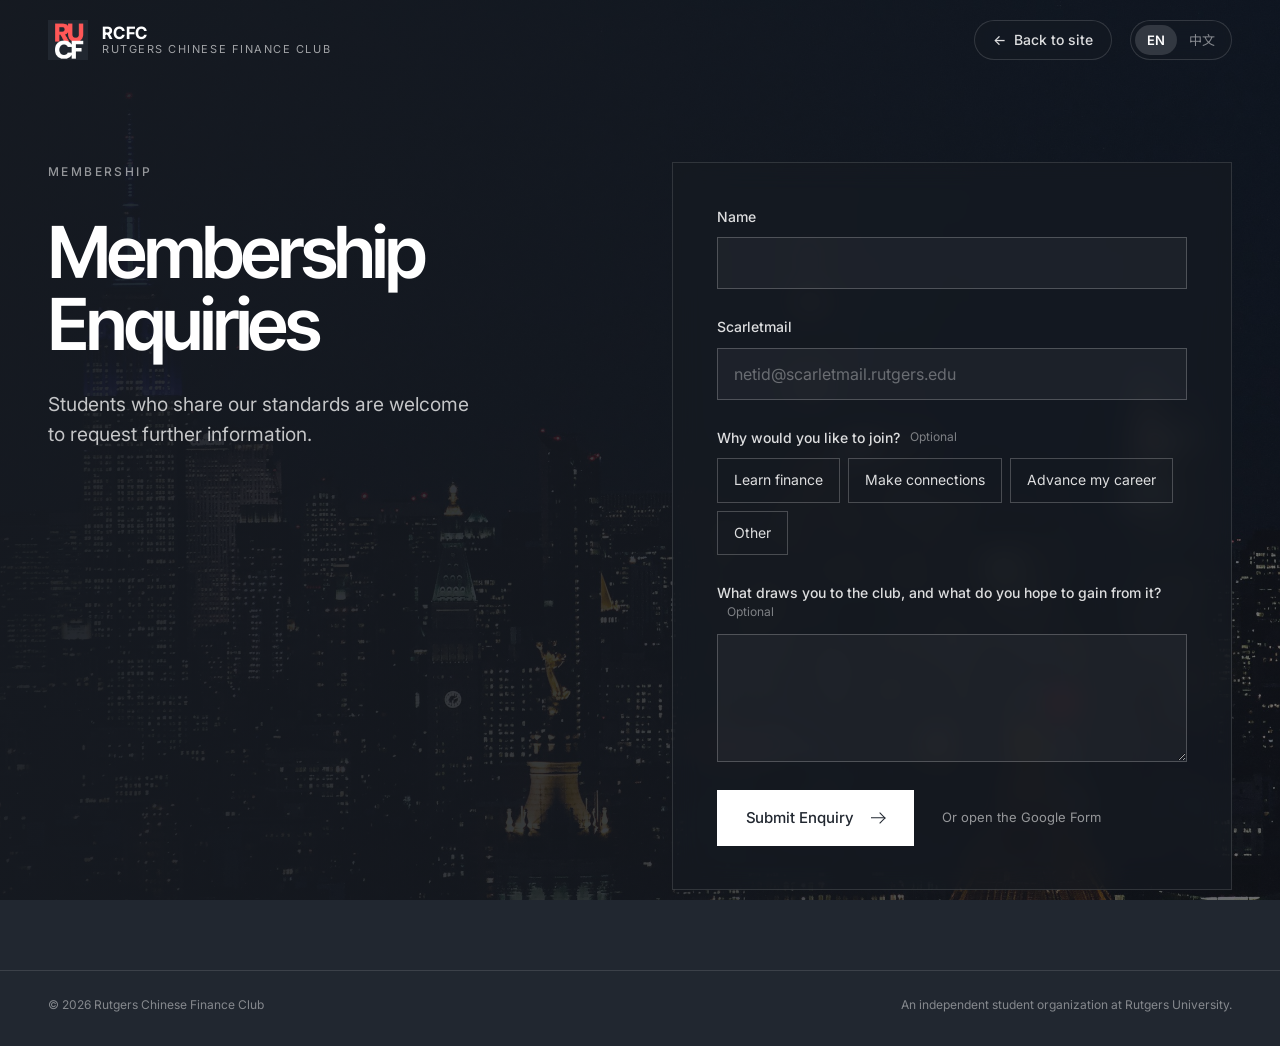
==== apply.html @ 3ae8a943 "Move membership enquiries onto the site's own form page The membership buttons used to send visitors" ====
<!doctype html>
<html lang="en">
<head>
  <meta charset="utf-8">
  <meta name="viewport" content="width=device-width, initial-scale=1">
  <title data-i18n="apply.metaTitle">Membership Enquiries — RCFC</title>
  <meta name="description" content="Membership enquiries for the Rutgers Chinese Finance Club.">
  <meta name="theme-color" content="#212730">
  <script>
    /* Hide reveal targets before first paint so they don't flash and then fade in. */
    try {
      if (!matchMedia("(prefers-reduced-motion: reduce)").matches && "IntersectionObserver" in window) document.documentElement.classList.add("js-motion");
    } catch (e) {}
  </script>
  <link rel="icon" type="image/png" href="assets/mark.png">
  <link rel="preconnect" href="https://fonts.googleapis.com">
  <link rel="preconnect" href="https://fonts.gstatic.com" crossorigin>
  <link href="https://fonts.googleapis.com/css2?family=Inter+Tight:wght@500;600;700&family=Inter:wght@400;500;600&family=Noto+Sans+SC:wght@400;500;700&display=swap" rel="stylesheet">
  <link rel="stylesheet" href="styles.css">
</head>
<body class="page-apply">
  <a class="skip" href="#main" data-i18n="a11y.skip">Skip to content</a>

  <!-- A standalone page: logo, a way back, and the language switch. No section menu. -->
  <header class="nav nav--page">
    <div class="nav__inner wrap">
      <a class="brand" href="./" data-i18n-attr="aria-label:a11y.home" aria-label="RCFC — home">
        <img class="brand__mark" src="assets/mark.png" width="40" height="40" alt="">
        <span class="brand__text">
          <span class="brand__name">RCFC</span>
          <span class="brand__sub" data-i18n="brand.sub">Rutgers Chinese Finance Club</span>
        </span>
      </a>

      <div class="nav__tools">
        <a class="nav__back" href="./"><span data-i18n="apply.back">Back to site</span></a>
        <div class="lang" role="group" data-i18n-attr="aria-label:a11y.lang" aria-label="Language">
          <button class="lang__btn" type="button" data-lang="en" aria-pressed="true">EN</button>
          <button class="lang__btn" type="button" data-lang="zh" aria-pressed="false">中文</button>
        </div>
      </div>
    </div>
  </header>

  <main id="main" class="applypage">
    <div class="applypage__media" aria-hidden="true"><img src="assets/photos/skyline.jpg" alt=""></div>

    <div class="wrap applypage__body">
      <div class="applypage__intro reveal">
        <p class="sec-label sec-label--light"><span data-i18n="nav.membership">Membership</span></p>
        <h1 class="applypage__title" data-i18n="membership.title">Membership Enquiries</h1>
        <p class="applypage__line" data-i18n="membership.line">Students who share our standards are welcome to request further information.</p>
      </div>

      <!-- Posts to the club's Google Form. Field names are that form's entry IDs; option values must match its choices exactly. -->
      <div class="apply reveal" id="apply">
        <form class="apply__form" action="https://docs.google.com/forms/d/e/1FAIpQLSejjOl4pe0uux4EFgA-422cIIHpvoisIeId5vv1sS0zmfvwCQ/formResponse" method="post">
          <div class="field">
            <label class="field__label" for="apply-name"><span data-i18n="apply.name">Name</span></label>
            <input class="field__input" id="apply-name" name="entry.1506871634" type="text" autocomplete="name" maxlength="120" required aria-describedby="apply-name-err">
            <p class="field__err" id="apply-name-err" data-i18n="apply.errName" hidden>Please enter your name.</p>
          </div>

          <div class="field">
            <label class="field__label" for="apply-email"><span data-i18n="apply.email">Scarletmail</span></label>
            <input class="field__input" id="apply-email" name="entry.147453066" type="email" autocomplete="email" inputmode="email" maxlength="200" placeholder="netid@scarletmail.rutgers.edu" required aria-describedby="apply-email-err">
            <p class="field__err" id="apply-email-err" data-i18n="apply.errEmail" hidden>Please enter a valid email address.</p>
          </div>

          <fieldset class="field">
            <legend class="field__label"><span data-i18n="apply.why">Why would you like to join?</span><span class="field__opt" data-i18n="apply.optional">Optional</span></legend>
            <div class="chips">
              <label class="chip"><input type="radio" name="entry.1576637996" value="学习金融知识 Learning"><span data-i18n="apply.why1">Learn finance</span></label>
              <label class="chip"><input type="radio" name="entry.1576637996" value="结交各路朋友 Connection"><span data-i18n="apply.why2">Make connections</span></label>
              <label class="chip"><input type="radio" name="entry.1576637996" value="赋能职业道路 Network"><span data-i18n="apply.why3">Advance my career</span></label>
              <label class="chip"><input type="radio" name="entry.1576637996" value="__other_option__"><span data-i18n="apply.whyOther">Other</span></label>
            </div>
            <input class="field__input" id="apply-other" name="entry.1576637996.other_option_response" type="text" maxlength="300" hidden data-i18n-attr="placeholder:apply.otherPh;aria-label:apply.otherLabel" placeholder="Tell us more" aria-label="Other reason" aria-describedby="apply-other-err">
            <p class="field__err" id="apply-other-err" data-i18n="apply.errOther" hidden>Please tell us your reason.</p>
          </fieldset>

          <div class="field">
            <label class="field__label" for="apply-note"><span data-i18n="apply.note">What draws you to the club, and what do you hope to gain from it?</span><span class="field__opt" data-i18n="apply.optional">Optional</span></label>
            <textarea class="field__input field__area" id="apply-note" name="entry.2071656823" rows="4" maxlength="2000"></textarea>
          </div>

          <!-- Spam trap: hidden from people, filled in by bots. -->
          <div class="apply__hp" aria-hidden="true">
            <label>Leave this field empty <input type="text" name="website" tabindex="-1" autocomplete="off"></label>
          </div>

          <p class="apply__fail" data-i18n="apply.failed" role="alert" hidden>Your enquiry could not be sent. Please check your connection and try again, or use the Google Form below.</p>

          <div class="apply__foot">
            <button class="btn btn--light apply__submit" type="submit">
              <span class="apply__idle" data-i18n="apply.submit">Submit Enquiry</span>
              <span class="apply__busy" data-i18n="apply.sending" hidden>Sending…</span>
              <i class="arrow" aria-hidden="true"></i>
            </button>
            <a class="apply__alt" href="https://docs.google.com/forms/d/e/1FAIpQLSejjOl4pe0uux4EFgA-422cIIHpvoisIeId5vv1sS0zmfvwCQ/viewform?usp=header" target="_blank" rel="noopener" data-i18n="apply.alt">Or open the Google Form</a>
          </div>
        </form>

        <div class="apply__done" tabindex="-1" hidden>
          <span class="apply__done-dash" aria-hidden="true"></span>
          <p class="apply__done-t" data-i18n="apply.doneTitle">Thank you. Your enquiry has been submitted.</p>
          <p class="apply__done-d" data-i18n="apply.doneBody">We will be in touch at your Scarletmail address.</p>
          <a class="link link--light apply__home" href="./"><span data-i18n="apply.back">Back to site</span></a>
        </div>
      </div>
    </div>

    <p class="wrap applypage__base">
      <span>© 2026 Rutgers Chinese Finance Club</span>
      <span data-i18n="footer.disclaimer">An independent student organization at Rutgers University.</span>
    </p>
  </main>

  <script src="main.js"></script>
</body>
</html>
---- styles.css ----
/* RCFC — rebrand preview
   Built around the wordmark: geometric sans, navy #212730 (the logo's own
   background, so the PNG edges vanish), coral #FF5757 used only as a spark. */

:root {
  --navy: #212730;
  --navy-deep: #161A21;
  --navy-line: rgba(255, 255, 255, 0.12);
  --paper: #F4F2EE;
  --white: #FFFFFF;
  --ink: #161A21;
  --ink-2: #4A505B;
  --ink-3: #7C818B;
  --line: rgba(22, 26, 33, 0.12);
  --coral: #FF5757;
  --up: #3DBE8B;
  --down: #FF6B6B;

  --display: "Inter Tight", "Inter", "Noto Sans SC", system-ui, sans-serif;
  --sans: "Inter", "Noto Sans SC", system-ui, -apple-system, sans-serif;

  --wrap: 1280px;
  --gutter: clamp(20px, 4vw, 48px);
  --sec: clamp(96px, 12vw, 168px);
  --ease: cubic-bezier(.2, .7, .1, 1);
  --tick-h: 68px;
}


*, *::before, *::after { box-sizing: border-box; }
html { scroll-behavior: smooth; -webkit-text-size-adjust: 100%; }
body {
  margin: 0;
  background: var(--paper);
  color: var(--ink);
  font-family: var(--sans);
  font-size: 17px;
  line-height: 1.6;
  -webkit-font-smoothing: antialiased;
  text-rendering: optimizeLegibility;
  overflow-x: hidden;
}
img { display: block; max-width: 100%; }
a { color: inherit; text-decoration: none; }
h1, h2, h3, p, ol, ul, dl, dd, figure { margin: 0; padding: 0; }
ol, ul { list-style: none; }
button { font: inherit; color: inherit; background: none; border: 0; cursor: pointer; }
:focus-visible { outline: 2px solid var(--coral); outline-offset: 3px; }

.wrap { width: 100%; max-width: var(--wrap); margin: 0 auto; padding: 0 var(--gutter); }

.skip {
  position: absolute; left: 16px; top: -60px; z-index: 100;
  background: var(--white); color: var(--ink); padding: 10px 16px; font-size: 14px;
}
.skip:focus { top: 16px; }

/* ---------- Type primitives ---------- */
.eyebrow, .sec-label {
  display: flex; align-items: center; gap: 14px;
  font-family: var(--sans);
  font-size: 12px; font-weight: 500;
  letter-spacing: .2em; text-transform: uppercase;
}
.eyebrow { color: rgba(255,255,255,.78); }
.eyebrow__dash { width: 28px; height: 2px; background: var(--coral); }

.sec-label { color: var(--ink-3); margin-bottom: 36px; }
.sec-label--light { color: rgba(255,255,255,.55); }
.sec-num {
  font-family: var(--display); font-weight: 600; letter-spacing: .04em;
  color: var(--coral);
}
.sec-num::after {
  content: ""; display: inline-block; width: 40px; height: 1px;
  background: currentColor; opacity: .5; vertical-align: middle; margin-left: 14px;
}

.statement {
  font-family: var(--display);
  font-weight: 600;
  font-size: clamp(34px, 4.6vw, 64px);
  line-height: 1.04;
  letter-spacing: -0.035em;
  max-width: 17ch;
  text-wrap: balance;
}
.statement [lang="zh-Hans"] { letter-spacing: -0.01em; line-height: 1.2; max-width: 16em; }
.statement--light { color: var(--white); }

.h2 {
  font-family: var(--display); font-weight: 600;
  font-size: clamp(30px, 3.2vw, 44px); line-height: 1.08; letter-spacing: -0.03em;
  text-wrap: balance;
}
.h2 [lang="zh-Hans"] { letter-spacing: 0; line-height: 1.25; }

.lead { font-size: clamp(19px, 1.6vw, 22px); line-height: 1.55; color: var(--ink); letter-spacing: -0.01em; }
.body { color: var(--ink-2); margin-top: 20px; max-width: 60ch; }

/* ---------- Buttons ---------- */
.btn {
  display: inline-flex; align-items: center; gap: 18px;
  height: 56px; padding: 0 28px;
  font-size: 15px; font-weight: 500; letter-spacing: -0.005em;
  border: 1px solid transparent;
  transition: background .3s var(--ease), color .3s var(--ease), gap .3s var(--ease);
}
.btn--light { background: var(--white); color: var(--navy); }
.btn--light:hover { background: var(--coral); color: var(--white); gap: 24px; }
.arrow {
  width: 14px; height: 14px; position: relative; flex: none;
}
.arrow::before {
  content: ""; position: absolute; left: 0; right: 1px; top: 50%; height: 1.5px;
  background: currentColor; transform: translateY(-50%);
}
.arrow::after {
  content: ""; position: absolute; right: 1px; top: 50%; width: 8px; height: 8px;
  border-top: 1.5px solid currentColor; border-right: 1.5px solid currentColor;
  transform: translateY(-50%) rotate(45deg);
}

.link {
  display: inline-flex; align-items: center; gap: 10px;
  font-size: 15px; font-weight: 500;
  padding-bottom: 6px;
  background: linear-gradient(currentColor, currentColor) 0 100% / 100% 1px no-repeat;
  transition: background-size .35s var(--ease);
}
.link::after { content: "→"; transition: transform .3s var(--ease); }
.link:hover::after { transform: translateX(4px); }
.link--light { color: var(--white); }

/* ---------- Nav ---------- */
.nav {
  position: fixed; inset: 0 0 auto 0; z-index: 50;
  color: var(--white);
  transition: background .35s var(--ease), border-color .35s var(--ease);
  border-bottom: 1px solid transparent;
}
.nav.is-scrolled, .nav.is-open {
  background: rgba(33, 39, 48, .96);
  backdrop-filter: saturate(140%) blur(10px);
  -webkit-backdrop-filter: saturate(140%) blur(10px);
  border-bottom-color: var(--navy-line);
}
.nav__inner { display: flex; align-items: center; justify-content: space-between; height: 80px; gap: 24px; }

.brand { display: flex; align-items: center; gap: 14px; }
.brand__mark { width: 40px; height: 40px; }
.brand__text { display: flex; flex-direction: column; line-height: 1.15; }
.brand__name { font-family: "Inter Tight", sans-serif; font-weight: 700; font-size: 17px; letter-spacing: .02em; }
.brand__sub { font-size: 11px; letter-spacing: .14em; text-transform: uppercase; color: rgba(255,255,255,.6); }

.menu { display: flex; align-items: center; gap: 36px; font-size: 14px; font-weight: 500; }
.menu a { position: relative; color: rgba(255,255,255,.82); transition: color .2s; }
.menu a:hover { color: var(--white); }
.menu a:not(.menu__cta)::after {
  content: ""; position: absolute; left: 0; right: 0; bottom: -6px; height: 1px;
  background: var(--coral); transform: scaleX(0); transform-origin: left;
  transition: transform .3s var(--ease);
}
.menu a:not(.menu__cta):hover::after { transform: scaleX(1); }
.menu__cta {
  color: var(--white) !important;
  padding: 10px 18px; border: 1px solid rgba(255,255,255,.4);
  transition: background .25s, border-color .25s, color .25s;
}
.menu__cta:hover { background: var(--white); color: var(--navy) !important; border-color: var(--white); }

.nav__tools { display: flex; align-items: center; gap: 18px; }
.lang { display: flex; align-items: center; font-size: 13px; }
.lang__btn { padding: 6px 8px; color: rgba(255,255,255,.5); transition: color .2s; }
.lang__btn[aria-pressed="true"] { color: var(--white); font-weight: 600; }
.lang__btn + .lang__btn { border-left: 1px solid rgba(255,255,255,.25); }

.menu-toggle { display: none; width: 40px; height: 40px; position: relative; }
.menu-toggle span {
  position: absolute; left: 10px; right: 10px; height: 1.5px; background: currentColor;
  transition: transform .3s var(--ease), top .3s var(--ease);
}
.menu-toggle span:first-child { top: 16px; }
.menu-toggle span:last-child { top: 23px; }
.menu-toggle[aria-expanded="true"] span:first-child { top: 19.5px; transform: rotate(45deg); }
.menu-toggle[aria-expanded="true"] span:last-child { top: 19.5px; transform: rotate(-45deg); }

/* Pill nav (desktop): capsule menu with a rising fill and rolling label;
   once scrolled, the brand slips out to the left and the capsule glides to centre. */
.menu__dot { display: none; }
@media (min-width: 1081px) {
  .nav.is-scrolled {
    background: transparent; border-bottom-color: transparent;
    backdrop-filter: none; -webkit-backdrop-filter: none;
  }
  .brand { transition: transform .8s var(--ease), opacity .6s var(--ease), visibility 0s linear 0s; }
  .nav.is-scrolled .brand {
    transform: translateX(-56px); opacity: 0; visibility: hidden; pointer-events: none;
    transition: transform .8s var(--ease), opacity .6s var(--ease), visibility 0s linear .8s;
  }

  .menu {
    position: relative; gap: 2px; padding: 4px; border-radius: 999px;
    background: rgba(22, 26, 33, .5); border: 1px solid rgba(255, 255, 255, .14);
    backdrop-filter: saturate(140%) blur(12px); -webkit-backdrop-filter: saturate(140%) blur(12px);
    transition: transform .8s var(--ease), background .35s var(--ease), box-shadow .35s var(--ease);
  }
  .nav.is-scrolled .menu {
    transform: translateX(var(--menu-x, 0px));
    background: rgba(22, 26, 33, .86);
    box-shadow: 0 12px 32px -14px rgba(0, 0, 0, .5);
  }
  .menu a {
    display: block; height: 38px; line-height: 38px; padding: 0 18px;
    border-radius: 999px; overflow: hidden; isolation: isolate;
    color: rgba(255, 255, 255, .86);
  }
  .menu a.is-active { color: var(--white); }
  /* Fill: a circle rises from below the pill. */
  .menu a::before {
    content: ""; position: absolute; z-index: -1; left: 50%; bottom: 0;
    width: max(130%, 120px); aspect-ratio: 1; border-radius: 50%;
    background: var(--white);
    transform: translate(-50%, 100%) scale(.5);
    transition: transform .5s var(--ease);
  }
  .menu a:hover::before, .menu a:focus-visible::before { transform: translate(-50%, 34%) scale(1); }
  /* Label roll: the label slides up and its shadow copy (in the fill colour's ink) slides in. */
  .menu a > .i18n {
    text-shadow: 0 38px 0 var(--navy);
    transition: opacity .18s ease, transform .5s var(--ease);
  }
  .menu a:hover > .i18n, .menu a:focus-visible > .i18n { transform: translateY(-38px); }
  .menu a:not(.menu__cta)::after { display: none; }

  .menu__cta {
    padding: 0 20px; border: 0; margin-left: 4px;
    background: var(--white); color: var(--navy) !important;
  }
  .menu__cta:hover { background: var(--white); }
  .menu__cta::before { background: var(--coral) !important; }
  .menu__cta > .i18n { text-shadow: 0 38px 0 var(--white) !important; }

  .menu__dot {
    display: block; position: absolute; left: 0; bottom: -11px;
    width: 6px; height: 6px; border-radius: 50%; background: var(--coral);
    opacity: 0; pointer-events: none;
    transform: translateX(var(--dot-x, 0px));
    transition: transform .55s var(--ease), opacity .3s var(--ease);
  }
  .menu__dot.is-on { opacity: 1; }

  .lang {
    padding: 4px; border-radius: 999px;
    background: rgba(22, 26, 33, .5); border: 1px solid rgba(255, 255, 255, .14);
    backdrop-filter: saturate(140%) blur(12px); -webkit-backdrop-filter: saturate(140%) blur(12px);
    transition: background .35s var(--ease);
  }
  .nav.is-scrolled .lang { background: rgba(22, 26, 33, .86); }
  .lang__btn { height: 30px; padding: 0 12px; border-radius: 999px; }
  .lang__btn + .lang__btn { border-left: 0; }
  .lang__btn[aria-pressed="true"] { background: rgba(255, 255, 255, .14); }
}

/* ---------- Hero ---------- */
.hero {
  /* First screen = hero + ticker; everything below scales with viewport height so the ticker sits on the fold. */
  position: relative; min-height: calc(100vh - var(--tick-h)); min-height: calc(100svh - var(--tick-h));
  display: flex; flex-direction: column; justify-content: flex-end;
  color: var(--white); background: var(--navy);
}
.hero:has(+ .ticker[hidden]) { min-height: 100vh; min-height: 100svh; }
.hero__media { position: absolute; inset: 0; overflow: hidden; }
.hero__media img {
  width: 100%; height: 100%; object-fit: cover; object-position: center 60%;
  transform: scale(1.06); animation: heroZoom 18s var(--ease) forwards;
}
.hero__media::after {
  content: ""; position: absolute; inset: 0;
  background:
    linear-gradient(90deg, rgba(22,26,33,.92) 0%, rgba(22,26,33,.7) 42%, rgba(22,26,33,.25) 100%),
    linear-gradient(0deg, rgba(22,26,33,.95) 0%, rgba(22,26,33,0) 45%);
}
@keyframes heroZoom { to { transform: scale(1); } }

/* Opening shot: the city fills the screen zoomed in, then the camera pulls back into the page.
   .intro = start frame, .intro-run = the pull-back, .intro-played = settled (no idle zoom afterwards). */
.intro .hero__media img { animation: none; transform: scale(1.7); filter: brightness(1.15) saturate(1.05); }
.intro .hero__media::after { opacity: 0; }
.intro .nav, .intro .hero__strip, .intro .ticker__viewport { opacity: 0; }
/* During the opening the photo runs under the (transparent) ticker band, so the whole screen is city. */
.hero:has(+ .ticker:not([hidden])) .hero__media { bottom: calc(-1 * var(--tick-h)); }
.intro .ticker { background: transparent; border-top-color: transparent; }
.intro-played .hero__media img { animation: none; transform: none; }
.intro-run .hero__media img { transition: transform 1.6s cubic-bezier(.22, .61, .2, 1), filter 1.1s var(--ease) .4s; }
.intro-run .hero__media::after { transition: opacity 1.1s var(--ease) .4s; }
.intro-run .nav { transition: opacity .7s var(--ease) 1.2s, background .35s var(--ease), border-color .35s var(--ease); }
.intro-run .hero__strip, .intro-run .ticker__viewport { transition: opacity .7s var(--ease) 1.3s; }
.intro-run .ticker { transition: background-color 1.1s var(--ease) .4s, border-color 1.1s var(--ease) .4s; }
/* Skipped by the visitor: same path, much faster. */
.intro-fast .hero__media img { transition-duration: .7s, .5s; transition-delay: 0s, 0s; }
.intro-fast .hero__media::after { transition-duration: .5s; transition-delay: 0s; }
.intro-fast .nav, .intro-fast .hero__strip, .intro-fast .ticker__viewport, .intro-fast .ticker { transition-delay: .3s; }

.hero__body { position: relative; padding-top: clamp(92px, 14svh, 160px); padding-bottom: clamp(28px, 5svh, 72px); }
.hero__title {
  margin-top: clamp(14px, 3svh, 32px);
  font-family: var(--display); font-weight: 600;
  font-size: clamp(44px, min(9.4vw, 12svh), 148px);
  line-height: .94; letter-spacing: -0.05em;
}
.hero__title > span { display: block; }
.hero__accent { color: rgba(255,255,255,.42); }
.hero__title [lang="zh-Hans"] { letter-spacing: 0; line-height: 1.12; font-weight: 700; font-size: clamp(40px, min(8vw, 11svh), 120px); }

.hero__foot {
  margin-top: clamp(22px, 5svh, 56px);
  display: flex; align-items: flex-end; justify-content: space-between; gap: 40px; flex-wrap: wrap;
}
.hero__lead { font-size: clamp(18px, 1.5vw, 21px); line-height: 1.55; color: rgba(255,255,255,.78); }
.hero__lead [lang="en"] { max-width: 40ch; }
.hero__lead [lang="zh-Hans"] { max-width: 24em; }
.hero__ctas { display: flex; align-items: center; gap: 32px; flex-wrap: wrap; }
@media (min-width: 761px) and (max-height: 700px) {
  .hero__title { font-size: clamp(44px, min(9.4vw, 11svh), 148px); }
  .hero__title [lang="zh-Hans"] { font-size: clamp(40px, min(8vw, 10svh), 120px); }
  .hero__lead { font-size: 17px; }
  .hero__foot { margin-top: 20px; }
}

.hero__strip { position: relative; border-top: 1px solid var(--navy-line); }
/* Narrow windows, tablets and phones: the strip wraps to two lines and pushes the ticker off the first screen. */
@media (max-width: 1100px) { .hero__strip { display: none; } }
.strip {
  display: grid; grid-template-columns: repeat(5, 1fr);
  font-size: 12px; letter-spacing: .16em; text-transform: uppercase; color: rgba(255,255,255,.55);
}
.strip li { padding: clamp(12px, 2.2svh, 22px) 0; }
.strip li + li { padding-left: 24px; border-left: 1px solid var(--navy-line); }

/* ---------- Live ticker ---------- */
.ticker {
  position: relative; display: flex; align-items: stretch;
  background: var(--navy-deep); color: var(--white);
  border-top: 1px solid var(--navy-line);
  height: var(--tick-h); overflow: hidden;
}
.ticker[hidden] { display: none; }
.ticker__viewport {
  flex: 1; overflow: hidden;
  -webkit-mask-image: linear-gradient(90deg, transparent 0, #000 80px, #000 calc(100% - 80px), transparent 100%);
          mask-image: linear-gradient(90deg, transparent 0, #000 80px, #000 calc(100% - 80px), transparent 100%);
}
.ticker__track {
  display: flex; align-items: center; height: 100%; width: max-content;
  animation: tick var(--tick-dur, 70s) linear infinite;
}
.ticker:hover .ticker__track { animation-play-state: paused; }
@keyframes tick { to { transform: translateX(-50%); } }

.tk {
  display: flex; align-items: center; gap: 12px;
  padding: 0 30px; height: 100%;
  border-right: 1px solid var(--navy-line);
  white-space: nowrap;
  font-variant-numeric: tabular-nums;
}
.tk__logo {
  width: 30px; height: 30px; flex: none; border-radius: 6px;
  background: var(--white); padding: 4px; object-fit: contain;
}
.tk__name { font-size: 14px; font-weight: 600; letter-spacing: -0.005em; }
.tk__sym { font-size: 11px; letter-spacing: .08em; color: rgba(255,255,255,.45); margin-left: -4px; }
.tk__px { font-size: 14px; font-weight: 500; color: rgba(255,255,255,.92); }
.tk__chg { font-size: 13px; font-weight: 500; }
.tk__chg.is-up { color: var(--up); }
.tk__chg.is-down { color: var(--down); }
.tk__chg.is-flat { color: rgba(255,255,255,.5); }
.tk.flash-up .tk__px { animation: flashUp 1.8s var(--ease); }
.tk.flash-down .tk__px { animation: flashDown 1.8s var(--ease); }
@keyframes flashUp { 0%, 30% { color: var(--up); } 100% { color: rgba(255,255,255,.92); } }
@keyframes flashDown { 0%, 30% { color: var(--down); } 100% { color: rgba(255,255,255,.92); } }

/* ---------- Sections ---------- */
.section { padding: var(--sec) 0; }

/* 01 Club */
.club { background: var(--paper); }
.sec-head { margin-bottom: clamp(56px, 7vw, 96px); }
.club__grid {
  display: grid; grid-template-columns: 5fr 7fr; gap: clamp(40px, 6vw, 96px); align-items: start;
}
.club__text { padding-top: 8px; }
.club__quote {
  margin-top: 48px; padding-top: 28px; border-top: 1px solid var(--line);
  font-family: var(--display); font-weight: 500; font-size: 20px; letter-spacing: -0.015em;
  color: var(--ink);
}
.club__quote::before { content: ""; display: block; width: 28px; height: 2px; background: var(--coral); margin-bottom: 20px; }

.cities { display: grid; grid-template-columns: 1fr 1fr; gap: 20px; }
.city--offset { margin-top: 72px; }
.city__img { aspect-ratio: 4 / 5; overflow: hidden; background: var(--navy); }
.city__img img {
  width: 100%; height: 100%; object-fit: cover;
  filter: saturate(.85) contrast(1.05);
  transition: transform 1.2s var(--ease);
}
.city:hover .city__img img { transform: scale(1.04); }
.city figcaption {
  display: flex; justify-content: space-between; align-items: baseline;
  padding-top: 14px; margin-top: 14px; border-top: 1px solid var(--line);
  font-size: 13px; font-weight: 600; letter-spacing: .14em; text-transform: uppercase;
}
.city__co { font-weight: 400; color: var(--ink-3); letter-spacing: .06em; font-variant-numeric: tabular-nums; }

/* 02 Programs */
.programs { background: var(--white); }
.programs__grid { display: grid; grid-template-columns: 5fr 7fr; gap: clamp(40px, 6vw, 96px); }
.programs__aside { align-self: start; position: sticky; top: 120px; }
.programs__img { margin-top: 48px; aspect-ratio: 4 / 3; overflow: hidden; background: var(--navy); }
.programs__img img { width: 100%; height: 100%; object-fit: cover; }

.plist { border-top: 1px solid var(--ink); }
.pitem {
  display: grid; grid-template-columns: 72px 1fr; gap: 24px;
  padding: 44px 0 48px; border-bottom: 1px solid var(--line);
  transition: padding .4s var(--ease);
}
.pitem:hover { padding-left: 12px; }
.pitem__no {
  font-family: var(--display); font-weight: 600; font-size: 15px; color: var(--coral);
  letter-spacing: .04em; padding-top: 10px;
}
.pitem__t {
  font-family: var(--display); font-weight: 600;
  font-size: clamp(26px, 2.6vw, 36px); line-height: 1.12; letter-spacing: -0.03em;
}
.pitem__t [lang="zh-Hans"] { letter-spacing: 0; }
.pitem__d { margin-top: 14px; color: var(--ink-2); max-width: 52ch; }

/* 03 Standard */
.standard { background: var(--navy); color: var(--white); }
.standard__head { margin-bottom: clamp(64px, 8vw, 112px); }
.tenets { display: grid; grid-template-columns: repeat(3, 1fr); border-top: 1px solid var(--navy-line); }
.tenet { padding: 40px 40px 8px 0; position: relative; }
.tenet + .tenet { padding-left: 40px; border-left: 1px solid var(--navy-line); }
.tenet::before {
  content: ""; position: absolute; top: -1px; left: 0; height: 2px; width: 0;
  background: var(--coral); transition: width .6s var(--ease);
}
.tenet + .tenet::before { left: 40px; }
.tenet:hover::before { width: 48px; }
.tenet__no {
  display: block; font-family: var(--display); font-weight: 500;
  font-size: clamp(64px, 7vw, 104px); line-height: 1; letter-spacing: -0.04em;
  color: rgba(255,255,255,.14);
}
.tenet__t {
  margin-top: 28px; font-family: var(--display); font-weight: 600;
  font-size: 26px; letter-spacing: -0.02em;
}
.tenet__d { margin-top: 12px; color: rgba(255,255,255,.64); font-size: 16px; max-width: 34ch; }
.standard__note {
  margin-top: clamp(64px, 8vw, 104px); padding-top: 28px; border-top: 1px solid var(--navy-line);
  font-size: 15px; color: rgba(255,255,255,.55); max-width: 60ch;
}

/* 04 Leadership */
.leadership { background: var(--paper); }
.leader {
  max-width: 880px;
}
.leader__role {
  font-size: 12px; font-weight: 600; letter-spacing: .2em; text-transform: uppercase; color: var(--coral);
}
.leader__name {
  margin-top: 16px; font-family: var(--display); font-weight: 600;
  font-size: clamp(36px, 4vw, 56px); line-height: 1.04; letter-spacing: -0.035em;
}
.leader__bio { margin-top: 28px; color: var(--ink-2); max-width: 64ch; }

.cv { margin: 40px 0 36px; border-top: 1px solid var(--ink); }
.cv__row {
  display: grid; grid-template-columns: 200px 1fr; gap: 24px;
  padding: 18px 0; border-bottom: 1px solid var(--line);
  font-size: 15px;
}
.cv__row dt { font-weight: 600; }
.cv__row dd { color: var(--ink-2); }

/* 05 Membership */
.membership {
  position: relative; overflow: hidden; color: var(--white); background: var(--navy);
  padding: clamp(120px, 15vw, 200px) 0;
}
.membership__media { position: absolute; inset: 0; }
.membership__media img { width: 100%; height: 100%; object-fit: cover; }
.membership__media::after {
  content: ""; position: absolute; inset: 0;
  background: linear-gradient(90deg, rgba(22,26,33,.94) 0%, rgba(22,26,33,.78) 55%, rgba(22,26,33,.5) 100%);
}
.membership__body { position: relative; }
.membership__title {
  font-family: var(--display); font-weight: 600;
  font-size: clamp(44px, 6.4vw, 96px); line-height: 1; letter-spacing: -0.045em;
  max-width: 12ch;
}
.membership__title [lang="zh-Hans"] { letter-spacing: 0; line-height: 1.15; }
.membership__line { margin: 28px 0 44px; font-size: clamp(18px, 1.5vw, 21px); color: rgba(255,255,255,.75); max-width: 40ch; }

/* ---------- Membership enquiry page (apply.html) ---------- */
.page-apply { background: var(--navy-deep); }
/* No section menu here, so the brand stays put when scrolled (the home page slides it out). */
.nav--page.is-scrolled .brand { transform: none !important; opacity: 1 !important; visibility: visible !important; pointer-events: auto !important; }
/* "Back" is a capsule matching the language switch beside it. */
.nav__back {
  display: inline-flex; align-items: center; gap: 8px; height: 40px; padding: 0 18px;
  border-radius: 999px; font-size: 14px; font-weight: 500; color: rgba(255,255,255,.86);
  background: rgba(22, 26, 33, .5); border: 1px solid rgba(255, 255, 255, .14);
  -webkit-backdrop-filter: saturate(140%) blur(12px); backdrop-filter: saturate(140%) blur(12px);
  transition: background-color .25s var(--ease), color .25s var(--ease);
}
.nav__back::before { content: "←"; transition: transform .3s var(--ease); }
.nav__back:hover { background: var(--white); color: var(--navy); }
.nav__back:hover::before { transform: translateX(-3px); }

.applypage {
  position: relative; min-height: 100vh; min-height: 100svh;
  display: flex; flex-direction: column;
  color: var(--white); background: var(--navy);
}
.applypage__media { position: fixed; inset: 0; }
.applypage__media img { width: 100%; height: 100%; object-fit: cover; }
.applypage__media::after {
  content: ""; position: absolute; inset: 0;
  background: linear-gradient(90deg, rgba(22,26,33,.95) 0%, rgba(22,26,33,.84) 50%, rgba(22,26,33,.62) 100%);
}
.applypage__body {
  position: relative; flex: 1;
  display: grid; grid-template-columns: minmax(0, 1fr) minmax(0, 560px);
  gap: clamp(48px, 7vw, 112px); align-items: start;
  padding-top: clamp(128px, 18vh, 200px); padding-bottom: 80px;
}
.applypage__intro { position: sticky; top: 140px; }
.applypage__title {
  font-family: var(--display); font-weight: 600;
  font-size: clamp(44px, 5.6vw, 88px); line-height: 1; letter-spacing: -0.045em;
  max-width: 11ch;
}
.applypage__title [lang="zh-Hans"] { letter-spacing: 0; line-height: 1.15; }
.applypage__line { margin-top: 28px; font-size: clamp(18px, 1.5vw, 21px); color: rgba(255,255,255,.75); max-width: 36ch; }
.applypage__base {
  position: relative; display: flex; flex-wrap: wrap; gap: 8px 32px; justify-content: space-between;
  padding-top: 24px; padding-bottom: 32px; border-top: 1px solid var(--navy-line);
  font-size: 12px; color: rgba(255,255,255,.45);
}

/* The enquiry form posts to the club's Google Form (see main.js). */
.apply {
  position: relative;
  background: rgba(22, 26, 33, .74);
  border: 1px solid var(--navy-line);
  -webkit-backdrop-filter: blur(14px) saturate(140%); backdrop-filter: blur(14px) saturate(140%);
  padding: clamp(28px, 3.4vw, 48px);
}
.apply [hidden] { display: none !important; }
.apply__form { display: grid; gap: 28px; }
.field { display: grid; gap: 10px; min-width: 0; margin: 0; padding: 0; border: 0; }
.field__label { padding: 0; font-size: 14px; font-weight: 500; line-height: 1.45; color: rgba(255,255,255,.86); }
legend.field__label { margin-bottom: 10px; } /* a legend sits outside the fieldset's grid gap */
.field__opt { margin-left: 10px; font-size: 12px; font-weight: 400; color: rgba(255,255,255,.45); }
.field__input {
  width: 100%; margin: 0; border-radius: 0; -webkit-appearance: none; appearance: none;
  font: inherit; font-size: 16px; line-height: 1.4; color: var(--white);
  background: rgba(255,255,255,.04);
  border: 1px solid rgba(255,255,255,.22);
  padding: 14px 16px;
  transition: border-color .2s, background-color .2s;
}
.field__input::placeholder { color: rgba(255,255,255,.34); }
.field__input:hover { border-color: rgba(255,255,255,.42); }
.field__input:focus { outline: none; border-color: var(--white); background: rgba(255,255,255,.07); }
.field__input[aria-invalid="true"] { border-color: var(--coral); }
.field__input:-webkit-autofill {
  -webkit-text-fill-color: var(--white); caret-color: var(--white);
  -webkit-box-shadow: 0 0 0 1000px #262C36 inset; transition: background-color 9999s;
}
.field__area { min-height: 128px; resize: vertical; }
.field__err { font-size: 13px; color: var(--coral); }

.chips { display: flex; flex-wrap: wrap; gap: 8px; }
.chip {
  position: relative; display: inline-flex; align-items: center; min-height: 44px; padding: 10px 16px;
  font-size: 14px; color: rgba(255,255,255,.86); cursor: pointer;
  border: 1px solid rgba(255,255,255,.22);
  transition: background-color .25s var(--ease), color .25s var(--ease), border-color .25s var(--ease);
}
.chip input { position: absolute; inset: 0; width: 100%; height: 100%; margin: 0; opacity: 0; cursor: pointer; }
.chip:hover { border-color: rgba(255,255,255,.5); color: var(--white); }
.chip:has(input:checked) { background: var(--white); border-color: var(--white); color: var(--navy); }
.chip:has(input:focus-visible) { outline: 2px solid var(--coral); outline-offset: 3px; }

.apply__hp { position: absolute; left: -9999px; width: 1px; height: 1px; overflow: hidden; }
.apply__fail { font-size: 14px; color: var(--coral); }
.apply__foot { display: flex; flex-wrap: wrap; align-items: center; gap: 16px 28px; }
.apply__submit[disabled] { opacity: .65; cursor: progress; }
.apply__alt {
  font-size: 13px; color: rgba(255,255,255,.55);
  text-decoration: underline; text-underline-offset: 3px; text-decoration-color: rgba(255,255,255,.28);
  transition: color .2s;
}
.apply__alt:hover { color: var(--white); }

.apply__done:focus { outline: none; }
.apply__done-dash { display: block; width: 28px; height: 2px; background: var(--coral); margin-bottom: 24px; }
.apply__done-t { font-family: var(--display); font-weight: 600; font-size: clamp(26px, 2.4vw, 34px); line-height: 1.2; letter-spacing: -0.02em; }
.apply__done-t [lang="zh-Hans"] { letter-spacing: 0; }
.apply__done-d { margin-top: 14px; color: rgba(255,255,255,.72); }
.apply__home { margin-top: 32px; }

@media (max-width: 1080px) {
  .applypage__body { grid-template-columns: minmax(0, 1fr); gap: 40px; padding-top: 120px; }
  .applypage__intro { position: static; }
}
@media (max-width: 760px) {
  .applypage__body { padding-top: 100px; padding-bottom: 48px; }
  .applypage__title { font-size: clamp(40px, 11vw, 56px); }
  .apply { padding: 24px 20px 28px; margin: 0 calc(-1 * var(--gutter) + 8px); }
  .apply__submit { width: 100%; justify-content: space-between; }
  .nav--page .nav__tools { gap: 10px; }
  .nav__back { height: 36px; padding: 0 14px; font-size: 13px; }
}

/* ---------- Footer ---------- */
.footer { background: var(--navy); color: var(--white); padding-top: 80px; border-top: 1px solid var(--navy-line); }
.footer__grid { display: grid; grid-template-columns: 2fr 1fr 1fr; gap: 48px; padding-bottom: 64px; }
.footer__brand { display: flex; align-items: center; gap: 24px; }
.footer__brand img { width: 120px; height: 120px; flex: none; }
.footer__name { font-family: var(--display); font-weight: 600; font-size: 20px; letter-spacing: -0.015em; }
.footer__zh { margin-top: 4px; font-family: "Noto Sans SC", sans-serif; font-size: 15px; color: rgba(255,255,255,.7); }
.footer__uni { margin-top: 12px; font-size: 13px; color: rgba(255,255,255,.5); }
.footer__col { display: flex; flex-direction: column; gap: 14px; font-size: 14px; padding-top: 8px; }
.footer__col a { color: rgba(255,255,255,.7); width: fit-content; transition: color .2s; }
.footer__col a:hover { color: var(--white); }
.footer__base {
  display: flex; flex-wrap: wrap; gap: 8px 32px; justify-content: space-between;
  padding-top: 24px; padding-bottom: 32px; border-top: 1px solid var(--navy-line);
  font-size: 12px; color: rgba(255,255,255,.45);
}

/* ---------- Reveal ---------- */
.js-motion .reveal { opacity: 0; transform: translateY(28px); transition: opacity 1s var(--ease), transform 1s var(--ease); }
.js-motion .reveal.is-in { opacity: 1; transform: none; }

/* ---------- Responsive ---------- */
@media (max-width: 1080px) {
  .menu {
    position: fixed; inset: 80px 0 auto 0;
    flex-direction: column; align-items: flex-start; gap: 0;
    background: var(--navy); padding: 8px var(--gutter) 28px;
    border-bottom: 1px solid var(--navy-line);
    transform: translateY(-12px); opacity: 0; visibility: hidden;
    transition: opacity .3s var(--ease), transform .3s var(--ease), visibility .3s;
  }
  .nav.is-open .menu { transform: none; opacity: 1; visibility: visible; }
  .menu a { width: 100%; padding: 16px 0; font-size: 17px; border-bottom: 1px solid var(--navy-line); }
  .menu a:not(.menu__cta)::after { display: none; }
  .menu__cta { margin-top: 20px; width: auto !important; text-align: center; }
  .menu-toggle { display: block; }

  .club__grid, .programs__grid { grid-template-columns: 1fr; }
  .programs__aside { position: static; }
}

@media (max-width: 760px) {
  body { font-size: 16px; }
  .nav__inner { height: 68px; }
  .menu { inset: 68px 0 auto 0; }
  .brand__sub { display: none; }
  .brand__mark { width: 36px; height: 36px; }

  .hero__body { padding-top: clamp(96px, 14svh, 120px); padding-bottom: clamp(24px, 4svh, 48px); }
  .hero__foot { margin-top: clamp(20px, 4svh, 40px); }
  .hero__ctas { gap: 24px; flex-direction: column; align-items: flex-start; }
  .btn { height: 52px; padding: 0 22px; font-size: 14px; }
  .strip { grid-template-columns: repeat(2, 1fr); }
  .strip li { padding: 14px 0; }
  .strip li + li { padding-left: 0; border-left: 0; }
  .strip li:nth-child(even) { padding-left: 16px; border-left: 1px solid var(--navy-line); }
  .strip li:nth-child(n+3) { border-top: 1px solid var(--navy-line); }
  .strip li:last-child { display: none; }

  :root { --tick-h: 60px; }
  .tk { padding: 0 20px; gap: 10px; }
  .tk__logo { width: 26px; height: 26px; }

  .cities { gap: 12px; }
  .city--offset { margin-top: 40px; }
  .city figcaption { font-size: 11px; letter-spacing: .1em; }

  .pitem { grid-template-columns: 44px 1fr; gap: 12px; padding: 32px 0 36px; }
  .pitem:hover { padding-left: 0; }

  .tenets { grid-template-columns: 1fr; }
  .tenet, .tenet + .tenet { padding: 32px 0 36px; border-left: 0; }
  .tenet + .tenet { border-top: 1px solid var(--navy-line); }
  .tenet + .tenet::before { left: 0; }
  .tenet__t { margin-top: 16px; }

  .cv__row { grid-template-columns: 1fr; gap: 4px; }
  .footer__grid { grid-template-columns: 1fr 1fr; }
  .footer__brand { grid-column: 1 / -1; }
  .footer__brand img { width: 88px; height: 88px; }
  .footer__base { flex-direction: column; }
}

@media (prefers-reduced-motion: reduce) {
  html { scroll-behavior: auto; }
  .hero__media img { animation: none; transform: none; }
  .ticker__track { animation: none; }
  .ticker__viewport { overflow-x: auto; }
  *, *::before, *::after { transition-duration: .01ms !important; }
}

/* i18n: both languages occupy the same cell; the inactive one is invisible but keeps its space */
.i18n { display: grid; }
.i18n--inline { display: inline-grid; max-width: 100%; vertical-align: top; }
.i18n--inline > .is-off { display: none; }
.i18n > span { grid-area: 1 / 1; }
.i18n > span { transition: opacity .45s var(--ease), visibility 0s linear 0s; }
.i18n > .is-off { visibility: hidden; opacity: 0; transition: opacity .45s var(--ease), visibility 0s linear .45s; }
.i18n--inline, .tk__name { transition: opacity .18s ease; }
.lang-out .i18n--inline, .lang-out .tk__name { opacity: 0; }
.i18n > [lang="zh-Hans"] { font-family: "Noto Sans SC", "Inter", system-ui, sans-serif; }
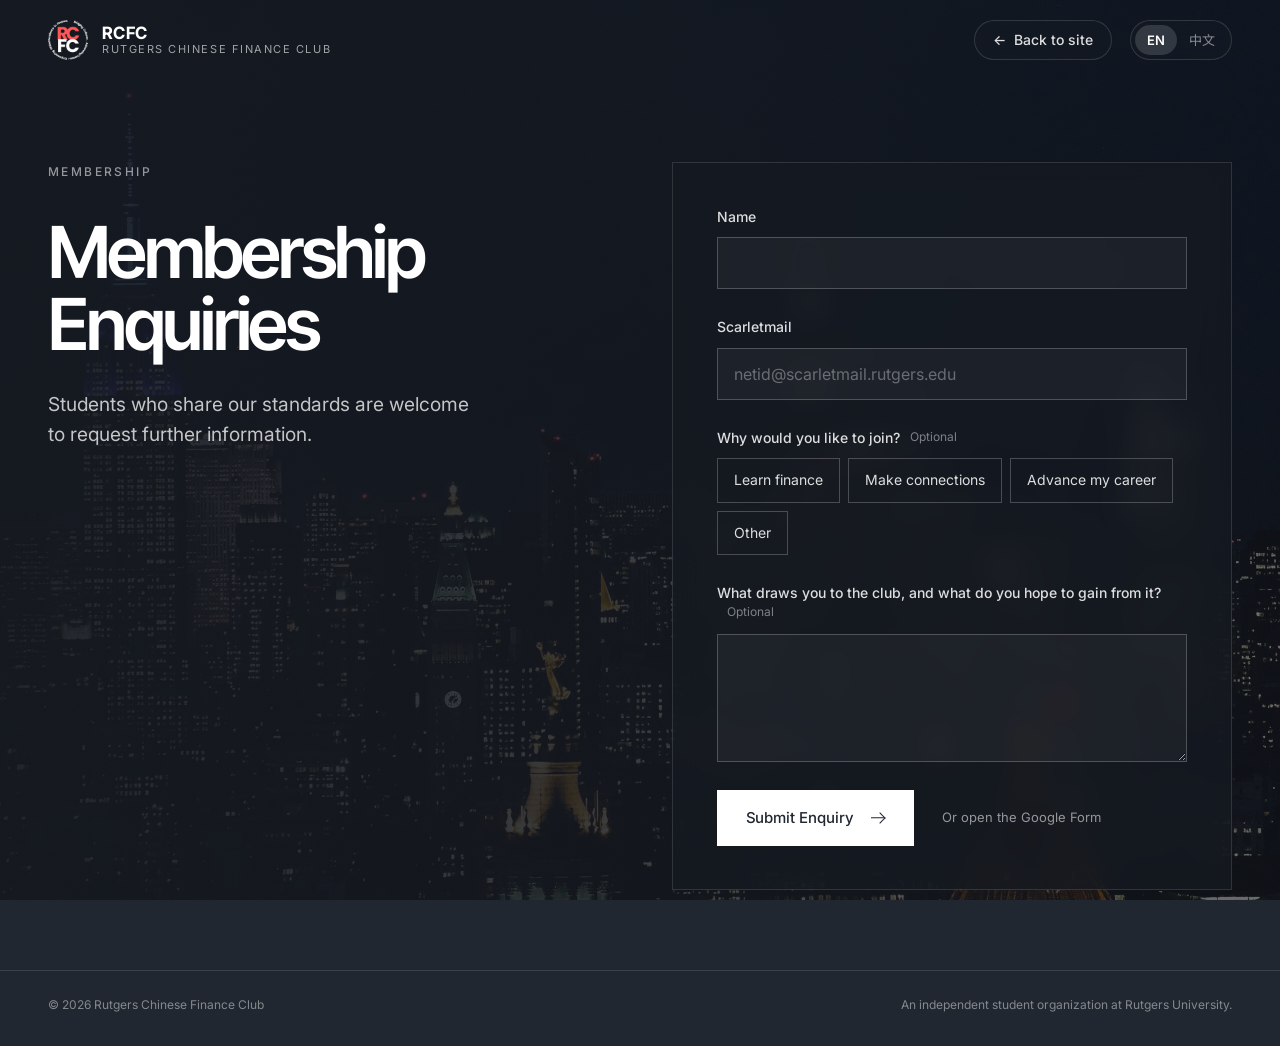
==== commit e819ac77: "Swap the header mark for the official circular badge The nav used the square placeholder tile; the c" ====
--- a/apply.html
+++ b/apply.html
@@ -25,7 +25,7 @@
   <header class="nav nav--page">
     <div class="nav__inner wrap">
       <a class="brand" href="./" data-i18n-attr="aria-label:a11y.home" aria-label="RCFC — home">
-        <img class="brand__mark" src="assets/mark.png" width="40" height="40" alt="">
+        <img class="brand__mark" src="assets/logo-badge.png" width="44" height="44" alt="">
         <span class="brand__text">
           <span class="brand__name">RCFC</span>
           <span class="brand__sub" data-i18n="brand.sub">Rutgers Chinese Finance Club</span>
--- a/styles.css
+++ b/styles.css
@@ -287,7 +287,7 @@
    .intro = start frame, .intro-run = the pull-back, .intro-played = settled (no idle zoom afterwards). */
 .intro .hero__media img { animation: none; transform: scale(1.7); filter: brightness(1.15) saturate(1.05); }
 .intro .hero__media::after { opacity: 0; }
-.intro .nav, .intro .hero__strip, .intro .ticker__viewport { opacity: 0; }
+.intro .nav, .intro .ticker__viewport { opacity: 0; }
 /* During the opening the photo runs under the (transparent) ticker band, so the whole screen is city. */
 .hero:has(+ .ticker:not([hidden])) .hero__media { bottom: calc(-1 * var(--tick-h)); }
 .intro .ticker { background: transparent; border-top-color: transparent; }
@@ -295,12 +295,12 @@
 .intro-run .hero__media img { transition: transform 1.6s cubic-bezier(.22, .61, .2, 1), filter 1.1s var(--ease) .4s; }
 .intro-run .hero__media::after { transition: opacity 1.1s var(--ease) .4s; }
 .intro-run .nav { transition: opacity .7s var(--ease) 1.2s, background .35s var(--ease), border-color .35s var(--ease); }
-.intro-run .hero__strip, .intro-run .ticker__viewport { transition: opacity .7s var(--ease) 1.3s; }
+.intro-run .ticker__viewport { transition: opacity .7s var(--ease) 1.3s; }
 .intro-run .ticker { transition: background-color 1.1s var(--ease) .4s, border-color 1.1s var(--ease) .4s; }
 /* Skipped by the visitor: same path, much faster. */
 .intro-fast .hero__media img { transition-duration: .7s, .5s; transition-delay: 0s, 0s; }
 .intro-fast .hero__media::after { transition-duration: .5s; transition-delay: 0s; }
-.intro-fast .nav, .intro-fast .hero__strip, .intro-fast .ticker__viewport, .intro-fast .ticker { transition-delay: .3s; }
+.intro-fast .nav, .intro-fast .ticker__viewport, .intro-fast .ticker { transition-delay: .3s; }
 
 .hero__body { position: relative; padding-top: clamp(92px, 14svh, 160px); padding-bottom: clamp(28px, 5svh, 72px); }
 .hero__title {
@@ -318,7 +318,7 @@
   display: flex; align-items: flex-end; justify-content: space-between; gap: 40px; flex-wrap: wrap;
 }
 .hero__lead { font-size: clamp(18px, 1.5vw, 21px); line-height: 1.55; color: rgba(255,255,255,.78); }
-.hero__lead [lang="en"] { max-width: 40ch; }
+.hero__lead [lang="en"] { max-width: 46ch; }
 .hero__lead [lang="zh-Hans"] { max-width: 24em; }
 .hero__ctas { display: flex; align-items: center; gap: 32px; flex-wrap: wrap; }
 @media (min-width: 761px) and (max-height: 700px) {
@@ -328,16 +328,6 @@
   .hero__foot { margin-top: 20px; }
 }
 
-.hero__strip { position: relative; border-top: 1px solid var(--navy-line); }
-/* Narrow windows, tablets and phones: the strip wraps to two lines and pushes the ticker off the first screen. */
-@media (max-width: 1100px) { .hero__strip { display: none; } }
-.strip {
-  display: grid; grid-template-columns: repeat(5, 1fr);
-  font-size: 12px; letter-spacing: .16em; text-transform: uppercase; color: rgba(255,255,255,.55);
-}
-.strip li { padding: clamp(12px, 2.2svh, 22px) 0; }
-.strip li + li { padding-left: 24px; border-left: 1px solid var(--navy-line); }
-
 /* ---------- Live ticker ---------- */
 .ticker {
   position: relative; display: flex; align-items: stretch;
@@ -369,6 +359,13 @@
   width: 30px; height: 30px; flex: none; border-radius: 6px;
   background: var(--white); padding: 4px; object-fit: contain;
 }
+.tk__spark { flex: none; overflow: visible; }
+.tk__spark polyline { fill: none; stroke-width: 1.4; stroke-linejoin: round; stroke-linecap: round; }
+.tk__spark.is-up polyline { stroke: var(--up); }
+.tk__spark.is-down polyline { stroke: var(--down); }
+.tk__spark .tk__area { stroke: none; opacity: .14; }
+.tk__spark.is-up .tk__area { fill: var(--up); }
+.tk__spark.is-down .tk__area { fill: var(--down); }
 .tk__name { font-size: 14px; font-weight: 600; letter-spacing: -0.005em; }
 .tk__sym { font-size: 11px; letter-spacing: .08em; color: rgba(255,255,255,.45); margin-left: -4px; }
 .tk__px { font-size: 14px; font-weight: 500; color: rgba(255,255,255,.92); }
@@ -414,87 +411,161 @@
 }
 .city__co { font-weight: 400; color: var(--ink-3); letter-spacing: .06em; font-variant-numeric: tabular-nums; }
 
-/* 02 Programs */
-.programs { background: var(--white); }
-.programs__grid { display: grid; grid-template-columns: 5fr 7fr; gap: clamp(40px, 6vw, 96px); }
-.programs__aside { align-self: start; position: sticky; top: 120px; }
-.programs__img { margin-top: 48px; aspect-ratio: 4 / 3; overflow: hidden; background: var(--navy); }
-.programs__img img { width: 100%; height: 100%; object-fit: cover; }
-
-.plist { border-top: 1px solid var(--ink); }
-.pitem {
-  display: grid; grid-template-columns: 72px 1fr; gap: 24px;
-  padding: 44px 0 48px; border-bottom: 1px solid var(--line);
-  transition: padding .4s var(--ease);
-}
-.pitem:hover { padding-left: 12px; }
-.pitem__no {
-  font-family: var(--display); font-weight: 600; font-size: 15px; color: var(--coral);
-  letter-spacing: .04em; padding-top: 10px;
-}
-.pitem__t {
+/* 02 Programs: scroll chapter */
+.chapter { position: relative; background: var(--navy-deep); color: var(--white); }
+.chapter__stage { position: relative; overflow: hidden; padding: var(--sec) 0; }
+.chapter__top { display: flex; align-items: center; justify-content: space-between; }
+.chapter__top .sec-label { margin-bottom: 0; }
+.chapter__count { font-family: var(--display); font-size: 13px; letter-spacing: .14em; color: rgba(255,255,255,.4); }
+.chapter__count b { color: var(--white); font-weight: 600; display: inline-block; min-width: 2.2ch; text-align: right; }
+.chapter__words { display: none; }
+.chapter__body { display: grid; grid-template-columns: minmax(0, 1fr) minmax(0, 1fr); gap: clamp(32px, 6vw, 96px); align-items: center; margin-top: 56px; }
+.chapter__copy { display: grid; gap: 48px; }
+.chapter__h {
   font-family: var(--display); font-weight: 600;
-  font-size: clamp(26px, 2.6vw, 36px); line-height: 1.12; letter-spacing: -0.03em;
-}
-.pitem__t [lang="zh-Hans"] { letter-spacing: 0; }
-.pitem__d { margin-top: 14px; color: var(--ink-2); max-width: 52ch; }
-
-/* 03 Standard */
-.standard { background: var(--navy); color: var(--white); }
-.standard__head { margin-bottom: clamp(64px, 8vw, 112px); }
-.tenets { display: grid; grid-template-columns: repeat(3, 1fr); border-top: 1px solid var(--navy-line); }
-.tenet { padding: 40px 40px 8px 0; position: relative; }
-.tenet + .tenet { padding-left: 40px; border-left: 1px solid var(--navy-line); }
-.tenet::before {
-  content: ""; position: absolute; top: -1px; left: 0; height: 2px; width: 0;
-  background: var(--coral); transition: width .6s var(--ease);
-}
-.tenet + .tenet::before { left: 40px; }
-.tenet:hover::before { width: 48px; }
-.tenet__no {
-  display: block; font-family: var(--display); font-weight: 500;
-  font-size: clamp(64px, 7vw, 104px); line-height: 1; letter-spacing: -0.04em;
-  color: rgba(255,255,255,.14);
-}
-.tenet__t {
-  margin-top: 28px; font-family: var(--display); font-weight: 600;
-  font-size: 26px; letter-spacing: -0.02em;
-}
-.tenet__d { margin-top: 12px; color: rgba(255,255,255,.64); font-size: 16px; max-width: 34ch; }
-.standard__note {
-  margin-top: clamp(64px, 8vw, 104px); padding-top: 28px; border-top: 1px solid var(--navy-line);
-  font-size: 15px; color: rgba(255,255,255,.55); max-width: 60ch;
+  font-size: clamp(36px, 4.4vw, 64px); line-height: 1.04; letter-spacing: -0.035em; max-width: 12ch; text-wrap: balance;
+}
+.chapter__h [lang="zh-Hans"] { letter-spacing: 0; line-height: 1.2; }
+.chapter__no { display: block; font-family: var(--display); font-weight: 600; font-size: 15px; letter-spacing: .04em; color: var(--coral); margin-bottom: 18px; }
+.chapter__t { font-family: var(--display); font-weight: 600; font-size: clamp(30px, 3.4vw, 48px); line-height: 1.08; letter-spacing: -0.03em; }
+.chapter__t [lang="zh-Hans"] { letter-spacing: 0; }
+.chapter__d { margin-top: 18px; color: rgba(255,255,255,.64); max-width: 46ch; }
+.chapter__media { aspect-ratio: 4 / 5; overflow: hidden; background: var(--navy); }
+.chapter__chart { display: block; width: 100%; height: 100%; }
+.chapter__bottom { display: none; }
+
+/* Motion mode: pinned stage, panels stacked in one cell and driven by JS */
+.chapter.is-motion { height: 360svh; }
+.chapter.is-motion .chapter__stage {
+  position: sticky; top: 0; height: 100svh; padding: 0;
+  display: grid; grid-template-rows: auto 1fr auto; padding-top: 104px; padding-bottom: 32px;
+}
+.chapter.is-motion .chapter__body { margin-top: 0; height: 100%; min-height: 0; }
+.chapter.is-motion .chapter__copy { display: grid; gap: 0; }
+.chapter.is-motion .chapter__panel { grid-area: 1 / 1; }
+.chapter.is-motion .chapter__panel > * { will-change: opacity, transform; }
+.chapter.is-motion .chapter__media {
+  aspect-ratio: auto; height: min(68svh, 640px); align-self: center;
+  clip-path: inset(calc((1 - var(--media, 0)) * 14%) calc((1 - var(--media, 0)) * 10%));
+}
+.chapter.is-motion .chapter__words {
+  display: block; position: absolute; inset: 0; pointer-events: none; user-select: none; z-index: 0;
+}
+.chapter__word {
+  position: absolute; left: 4%; bottom: 7%; opacity: 0;
+  font-family: var(--display); font-weight: 600; font-size: clamp(120px, 15vw, 240px);
+  line-height: 1; letter-spacing: -0.06em; color: rgba(255,255,255,.045); white-space: nowrap;
+}
+.chapter__word [lang="zh-Hans"] { letter-spacing: 0; }
+.chapter.is-motion .chapter__top, .chapter.is-motion .chapter__body, .chapter.is-motion .chapter__bottom { position: relative; z-index: 1; }
+.chapter.is-motion .chapter__bottom { display: flex; align-items: center; justify-content: space-between; gap: 32px; }
+.chapter__progress { flex: 1; max-width: 320px; height: 1px; background: rgba(255,255,255,.14); overflow: hidden; }
+.chapter__progress i { display: block; height: 100%; background: var(--white); transform-origin: left; transform: scaleX(var(--p, 0)); }
+.chapter__steps { display: flex; gap: 28px; }
+.chapter__steps button {
+  display: inline-flex; align-items: center; gap: 10px; padding: 6px 0;
+  font-size: 12px; letter-spacing: .14em; text-transform: uppercase; color: rgba(255,255,255,.42);
+  transition: color .4s var(--ease);
+}
+.chapter__steps button:hover, .chapter__steps button[aria-current] { color: var(--white); }
+.chapter__dot { width: 6px; height: 6px; border-radius: 50%; background: currentColor; opacity: .5; transition: transform .4s var(--ease), opacity .4s, background .4s; }
+.chapter__steps button[aria-current] .chapter__dot { background: var(--coral); opacity: 1; transform: scale(1.5); }
+
+@media (max-width: 899px) {
+  .chapter__body { grid-template-columns: 1fr; }
+  .chapter__media { aspect-ratio: 16 / 10; order: -1; }
+  .chapter__copy { gap: 40px; }
+}
+/* Narrow screens keep the pinned chapter: photo on top, copy below */
+@media (max-width: 899px) {
+  .chapter.is-motion .chapter__stage { padding-top: 88px; padding-bottom: 20px; }
+  .chapter.is-motion .chapter__body { grid-template-rows: auto 1fr; align-content: start; gap: 28px; padding-top: 24px; }
+  .chapter.is-motion .chapter__media { height: 34svh; width: 100%; }
+  .chapter.is-motion .chapter__copy { align-self: start; }
+  .chapter__h { font-size: clamp(32px, 8vw, 44px); }
+  .chapter__t { font-size: clamp(26px, 6.6vw, 34px); }
+  .chapter__d { font-size: 15px; }
+  .chapter__word { font-size: clamp(88px, 24vw, 140px); bottom: 12%; }
+  .chapter__steps { gap: 16px; }
+  .chapter__steps button { font-size: 10px; letter-spacing: .1em; }
+  .chapter__progress { max-width: 80px; }
+}
+
+/* 03 Events */
+.events { background: var(--navy); color: var(--white); }
+.events__head { margin-bottom: clamp(48px, 6vw, 88px); }
+.events__grid { display: grid; grid-template-columns: 1.6fr 1fr; grid-template-rows: auto auto; gap: 20px; }
+.event { margin: 0; position: relative; overflow: hidden; background: var(--navy-line); }
+.event--wide { grid-row: span 2; }
+.event__img { position: absolute; inset: 0; }
+.event:not(.event--wide) { aspect-ratio: 4 / 3; }
+.event--wide { min-height: 100%; }
+.event__img img { display: block; width: 100%; height: 100%; object-fit: cover; transform: scale(1.04); transition: transform .8s var(--ease); }
+.event:hover .event__img img { transform: scale(1.08); }
+.event::after {
+  content: ""; position: absolute; inset: 0; pointer-events: none;
+  background: linear-gradient(to top, rgba(10,16,30,.88) 0%, rgba(10,16,30,.55) 38%, rgba(10,16,30,.12) 70%, rgba(10,16,30,0) 100%);
+}
+.event figcaption {
+  position: absolute; left: 0; right: 0; bottom: 0; z-index: 1;
+  display: grid; gap: 6px; padding: clamp(20px, 2.4vw, 36px);
+}
+.event figcaption::before { content: ""; width: 32px; height: 2px; background: var(--coral); margin-bottom: 8px; }
+.event__date { font-size: 12px; letter-spacing: .12em; text-transform: uppercase; color: rgba(255,255,255,.7); }
+.event__t { font-family: var(--display); font-weight: 600; font-size: clamp(22px, 2vw, 30px); letter-spacing: -0.02em; color: #fff; }
+.event--wide .event__t { font-size: clamp(28px, 3vw, 44px); }
+.event__d { color: rgba(255,255,255,.8); font-size: 15px; max-width: 46ch; }
+@media (max-width: 760px) {
+  .events__grid { grid-template-columns: 1fr; }
+  .event--wide { grid-row: auto; min-height: 0; aspect-ratio: 4 / 3; }
+  .event:not(.event--wide) .event__d { display: none; }
 }
 
 /* 04 Leadership */
 .leadership { background: var(--paper); }
-.leader {
-  max-width: 880px;
-}
-.leader__role {
-  font-size: 12px; font-weight: 600; letter-spacing: .2em; text-transform: uppercase; color: var(--coral);
-}
-.leader__name {
-  margin-top: 16px; font-family: var(--display); font-weight: 600;
-  font-size: clamp(36px, 4vw, 56px); line-height: 1.04; letter-spacing: -0.035em;
-}
-.leader__bio { margin-top: 28px; color: var(--ink-2); max-width: 64ch; }
-
-.cv { margin: 40px 0 36px; border-top: 1px solid var(--ink); }
-.cv__row {
-  display: grid; grid-template-columns: 200px 1fr; gap: 24px;
-  padding: 18px 0; border-bottom: 1px solid var(--line);
-  font-size: 15px;
-}
-.cv__row dt { font-weight: 600; }
-.cv__row dd { color: var(--ink-2); }
+/* Executive board: every officer gets the same card */
+.eboard { margin-top: clamp(56px, 7vw, 96px); }
+.eboard__title {
+  font-size: 12px; font-weight: 600; letter-spacing: .2em; text-transform: uppercase; color: var(--ink-3);
+}
+.eboard__grid {
+  list-style: none; margin: 20px 0 0; padding: 0;
+  display: grid; grid-template-columns: repeat(4, minmax(0, 1fr));
+  border-top: 1px solid var(--ink);
+}
+.officer { padding: 24px 24px 28px 0; border-bottom: 1px solid var(--line); }
+.officer + .officer { padding-left: 24px; border-left: 1px solid var(--line); }
+.officer:nth-child(4n+1) { padding-left: 0; border-left: 0; }
+.officer__role {
+  font-size: 11px; font-weight: 600; letter-spacing: .16em; text-transform: uppercase; color: var(--coral);
+}
+.officer__name {
+  margin-top: 10px; font-family: var(--display); font-weight: 600;
+  font-size: 20px; line-height: 1.2; letter-spacing: -0.015em;
+}
+.officer__name a { color: inherit; text-decoration: none; border-bottom: 1px solid var(--line); transition: border-color .2s; }
+.officer__name a:hover { border-bottom-color: var(--coral); }
+.officer__name a.officer__link { border-bottom: 0; display: inline-flex; align-items: center; gap: 8px; transition: color .2s; }
+.officer__link svg { color: var(--ink-3); transition: color .2s; flex: none; }
+.officer__name a.officer__link:hover, .officer__name a.officer__link:focus-visible { color: #0a66c2; }
+.officer__link:hover svg, .officer__link:focus-visible svg { color: #0a66c2; }
+@media (max-width: 1080px) {
+  .eboard__grid { grid-template-columns: repeat(2, 1fr); }
+  .officer:nth-child(even) { padding-left: 24px; border-left: 1px solid var(--line); }
+  .officer:nth-child(odd) { padding-left: 0; border-left: 0; }
+}
+@media (max-width: 760px) {
+  .officer, .officer + .officer { padding: 18px 12px 20px 0; }
+  .officer:nth-child(even) { padding-left: 16px; }
+  .officer__name { font-size: 17px; }
+}
 
 /* 05 Membership */
 .membership {
   position: relative; overflow: hidden; color: var(--white); background: var(--navy);
   padding: clamp(120px, 15vw, 200px) 0;
 }
-.membership__media { position: absolute; inset: 0; }
+.membership__media { position: absolute; inset: 0; overflow: hidden; }
 .membership__media img { width: 100%; height: 100%; object-fit: cover; }
 .membership__media::after {
   content: ""; position: absolute; inset: 0;
@@ -649,6 +720,59 @@
   font-size: 12px; color: rgba(255,255,255,.45);
 }
 
+/* ---------- Scroll motion ----------
+   --fx (0-1) is each [data-fx] block's progress through the screen, set by main.js.
+   --amp scales every movement: 1 desktop, ~.5 touch / low-power, 0 reduced motion
+   (and 0 before the script runs, so nothing is ever left offset). Only translate,
+   scale and opacity are animated; the separate properties compose with the
+   existing intro and hover transforms instead of overriding them. */
+:root { --amp: 0; }
+[data-fx] { --fx: .5; }
+[data-fx].fx-on img { will-change: translate, scale; }
+
+/* Hero: copy lifts and fades as the page scrolls away, the city drifts slower behind it */
+.hero[data-fx="exit"] { --fx: 0; }
+.hero__body { translate: 0 calc(var(--fx) * -96px * var(--amp)); opacity: calc(1 - var(--fx) * 1.15 * min(1, var(--amp) * 4)); }
+.hero__media { translate: 0 calc(var(--fx) * 14% * var(--amp)); }
+
+/* Section headings drift sideways a little as they pass */
+.sec-head .statement, .events__head .statement, .statement[data-fx] {
+  translate: calc((.5 - var(--fx)) * 56px * var(--amp)) 0;
+}
+
+/* New York and Shanghai move in opposite directions: the two markets, side by side */
+.cities .city__img img { scale: calc(1 + .16 * var(--amp)); translate: 0 calc((var(--fx) - .5) * -16% * var(--amp)); }
+.cities .city--offset .city__img img { translate: 0 calc((var(--fx) - .5) * 16% * var(--amp)); }
+.cities .city--offset { translate: 0 calc((.5 - var(--fx)) * 48px * var(--amp)); }
+
+/* Event photos parallax inside their frames; the small cards travel at different speeds */
+.events__grid .event__img img { translate: 0 calc((var(--fx) - .5) * -10% * var(--amp)); scale: calc(1 + .1 * var(--amp)); }
+.events__grid .event:nth-child(2) { translate: 0 calc((.5 - var(--fx)) * 36px * var(--amp)); }
+.events__grid .event:nth-child(3) { translate: 0 calc((.5 - var(--fx)) * 72px * var(--amp)); }
+
+/* Membership: the skyline pulls back as the section arrives, the copy rises over it */
+.membership__media img { scale: calc(1 + max(0, .62 - var(--fx)) * .32 * var(--amp)); }
+.membership__body { translate: 0 calc((.5 - var(--fx)) * 64px * var(--amp)); }
+
+/* Executive board: officers arrive one after another */
+.js-motion .eboard .officer { opacity: 0; transform: translateY(18px); transition: opacity .8s var(--ease), transform .8s var(--ease); }
+.js-motion .eboard.is-in .officer { opacity: 1; transform: none; }
+.js-motion .eboard.is-in .officer:nth-child(2) { transition-delay: .06s; }
+.js-motion .eboard.is-in .officer:nth-child(3) { transition-delay: .12s; }
+.js-motion .eboard.is-in .officer:nth-child(4) { transition-delay: .18s; }
+.js-motion .eboard.is-in .officer:nth-child(5) { transition-delay: .24s; }
+.js-motion .eboard.is-in .officer:nth-child(6) { transition-delay: .30s; }
+.js-motion .eboard.is-in .officer:nth-child(7) { transition-delay: .36s; }
+.js-motion .eboard.is-in .officer:nth-child(8) { transition-delay: .42s; }
+
+/* Ticker only animates while on screen */
+.ticker.is-away .ticker__track { animation-play-state: paused; }
+
+/* Touch devices: no hover zooms (they stick after a tap) */
+@media (hover: none) {
+  .city:hover .city__img img, .event:hover .event__img img { transform: none; }
+}
+
 /* ---------- Reveal ---------- */
 .js-motion .reveal { opacity: 0; transform: translateY(28px); transition: opacity 1s var(--ease), transform 1s var(--ease); }
 .js-motion .reveal.is-in { opacity: 1; transform: none; }
@@ -669,8 +793,7 @@
   .menu__cta { margin-top: 20px; width: auto !important; text-align: center; }
   .menu-toggle { display: block; }
 
-  .club__grid, .programs__grid { grid-template-columns: 1fr; }
-  .programs__aside { position: static; }
+  .club__grid { grid-template-columns: 1fr; }
 }
 
 @media (max-width: 760px) {
@@ -684,31 +807,18 @@
   .hero__foot { margin-top: clamp(20px, 4svh, 40px); }
   .hero__ctas { gap: 24px; flex-direction: column; align-items: flex-start; }
   .btn { height: 52px; padding: 0 22px; font-size: 14px; }
-  .strip { grid-template-columns: repeat(2, 1fr); }
-  .strip li { padding: 14px 0; }
-  .strip li + li { padding-left: 0; border-left: 0; }
-  .strip li:nth-child(even) { padding-left: 16px; border-left: 1px solid var(--navy-line); }
-  .strip li:nth-child(n+3) { border-top: 1px solid var(--navy-line); }
-  .strip li:last-child { display: none; }
-
+            
   :root { --tick-h: 60px; }
   .tk { padding: 0 20px; gap: 10px; }
   .tk__logo { width: 26px; height: 26px; }
+  .tk__spark { width: 48px; height: 18px; }
 
   .cities { gap: 12px; }
   .city--offset { margin-top: 40px; }
   .city figcaption { font-size: 11px; letter-spacing: .1em; }
 
-  .pitem { grid-template-columns: 44px 1fr; gap: 12px; padding: 32px 0 36px; }
-  .pitem:hover { padding-left: 0; }
-
-  .tenets { grid-template-columns: 1fr; }
-  .tenet, .tenet + .tenet { padding: 32px 0 36px; border-left: 0; }
-  .tenet + .tenet { border-top: 1px solid var(--navy-line); }
-  .tenet + .tenet::before { left: 0; }
-  .tenet__t { margin-top: 16px; }
-
-  .cv__row { grid-template-columns: 1fr; gap: 4px; }
+
+
   .footer__grid { grid-template-columns: 1fr 1fr; }
   .footer__brand { grid-column: 1 / -1; }
   .footer__brand img { width: 88px; height: 88px; }
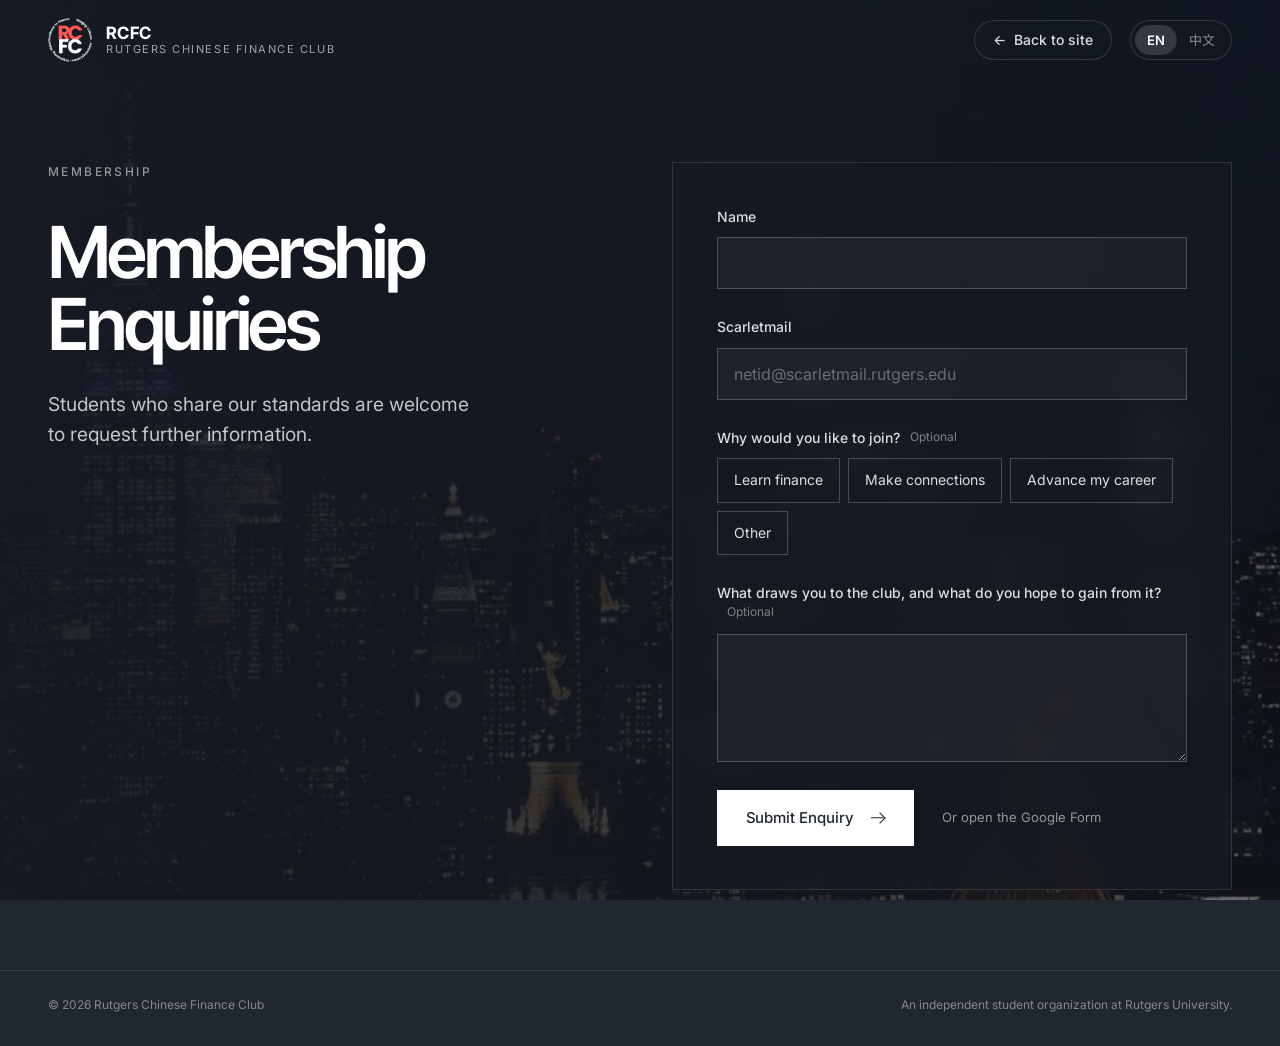
==== commit 4ade138d: "Serve WebP with mobile variants, skip the opening shot on phones - Photos move to WebP with w-descri" ====
--- a/apply.html
+++ b/apply.html
@@ -43,7 +43,9 @@
   </header>
 
   <main id="main" class="applypage">
-    <div class="applypage__media" aria-hidden="true"><img src="assets/photos/skyline.jpg" alt=""></div>
+    <div class="applypage__media" aria-hidden="true"><img src="assets/photos/skyline.webp"
+      srcset="assets/photos/skyline-800.webp 800w, assets/photos/skyline.webp 1600w"
+      sizes="(max-width: 980px) 100vw, 50vw" alt=""></div>
 
     <div class="wrap applypage__body">
       <div class="applypage__intro reveal">
--- a/styles.css
+++ b/styles.css
@@ -148,7 +148,7 @@
 .nav__inner { display: flex; align-items: center; justify-content: space-between; height: 80px; gap: 24px; }
 
 .brand { display: flex; align-items: center; gap: 14px; }
-.brand__mark { width: 40px; height: 40px; }
+.brand__mark { width: 44px; height: 44px; }
 .brand__text { display: flex; flex-direction: column; line-height: 1.15; }
 .brand__name { font-family: "Inter Tight", sans-serif; font-weight: 700; font-size: 17px; letter-spacing: .02em; }
 .brand__sub { font-size: 11px; letter-spacing: .14em; text-transform: uppercase; color: rgba(255,255,255,.6); }
@@ -285,7 +285,7 @@
 
 /* Opening shot: the city fills the screen zoomed in, then the camera pulls back into the page.
    .intro = start frame, .intro-run = the pull-back, .intro-played = settled (no idle zoom afterwards). */
-.intro .hero__media img { animation: none; transform: scale(1.7); filter: brightness(1.15) saturate(1.05); }
+.intro .hero__media img { animation: none; transform: scale(1.35); filter: brightness(1.15) saturate(1.05); }
 .intro .hero__media::after { opacity: 0; }
 .intro .nav, .intro .ticker__viewport { opacity: 0; }
 /* During the opening the photo runs under the (transparent) ticker band, so the whole screen is city. */
@@ -801,7 +801,7 @@
   .nav__inner { height: 68px; }
   .menu { inset: 68px 0 auto 0; }
   .brand__sub { display: none; }
-  .brand__mark { width: 36px; height: 36px; }
+  .brand__mark { width: 38px; height: 38px; }
 
   .hero__body { padding-top: clamp(96px, 14svh, 120px); padding-bottom: clamp(24px, 4svh, 48px); }
   .hero__foot { margin-top: clamp(20px, 4svh, 40px); }
@@ -824,6 +824,9 @@
   .footer__brand img { width: 88px; height: 88px; }
   .footer__base { flex-direction: column; }
 }
+
+/* Touch / low-power devices skip the idle hero zoom along with the opening shot */
+[data-motion="lite"] .hero__media img { animation: none; transform: none; }
 
 @media (prefers-reduced-motion: reduce) {
   html { scroll-behavior: auto; }
